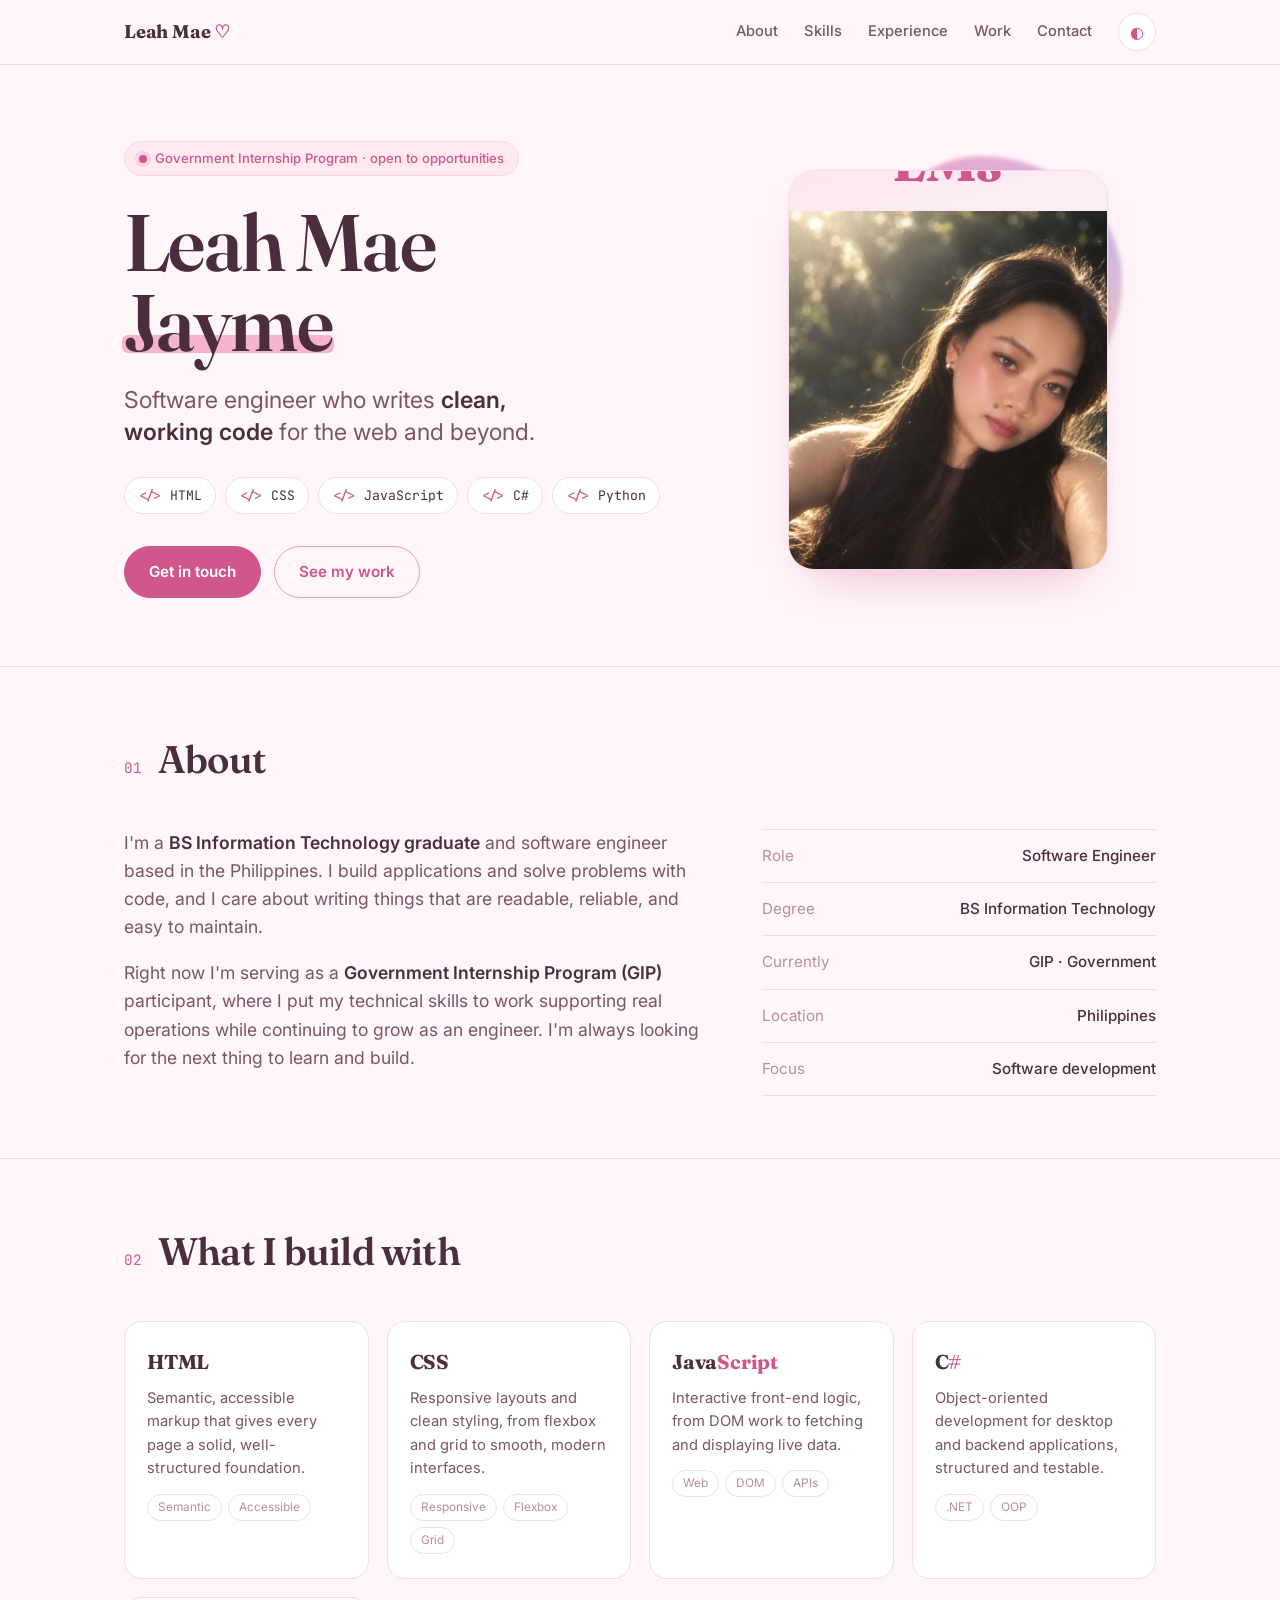
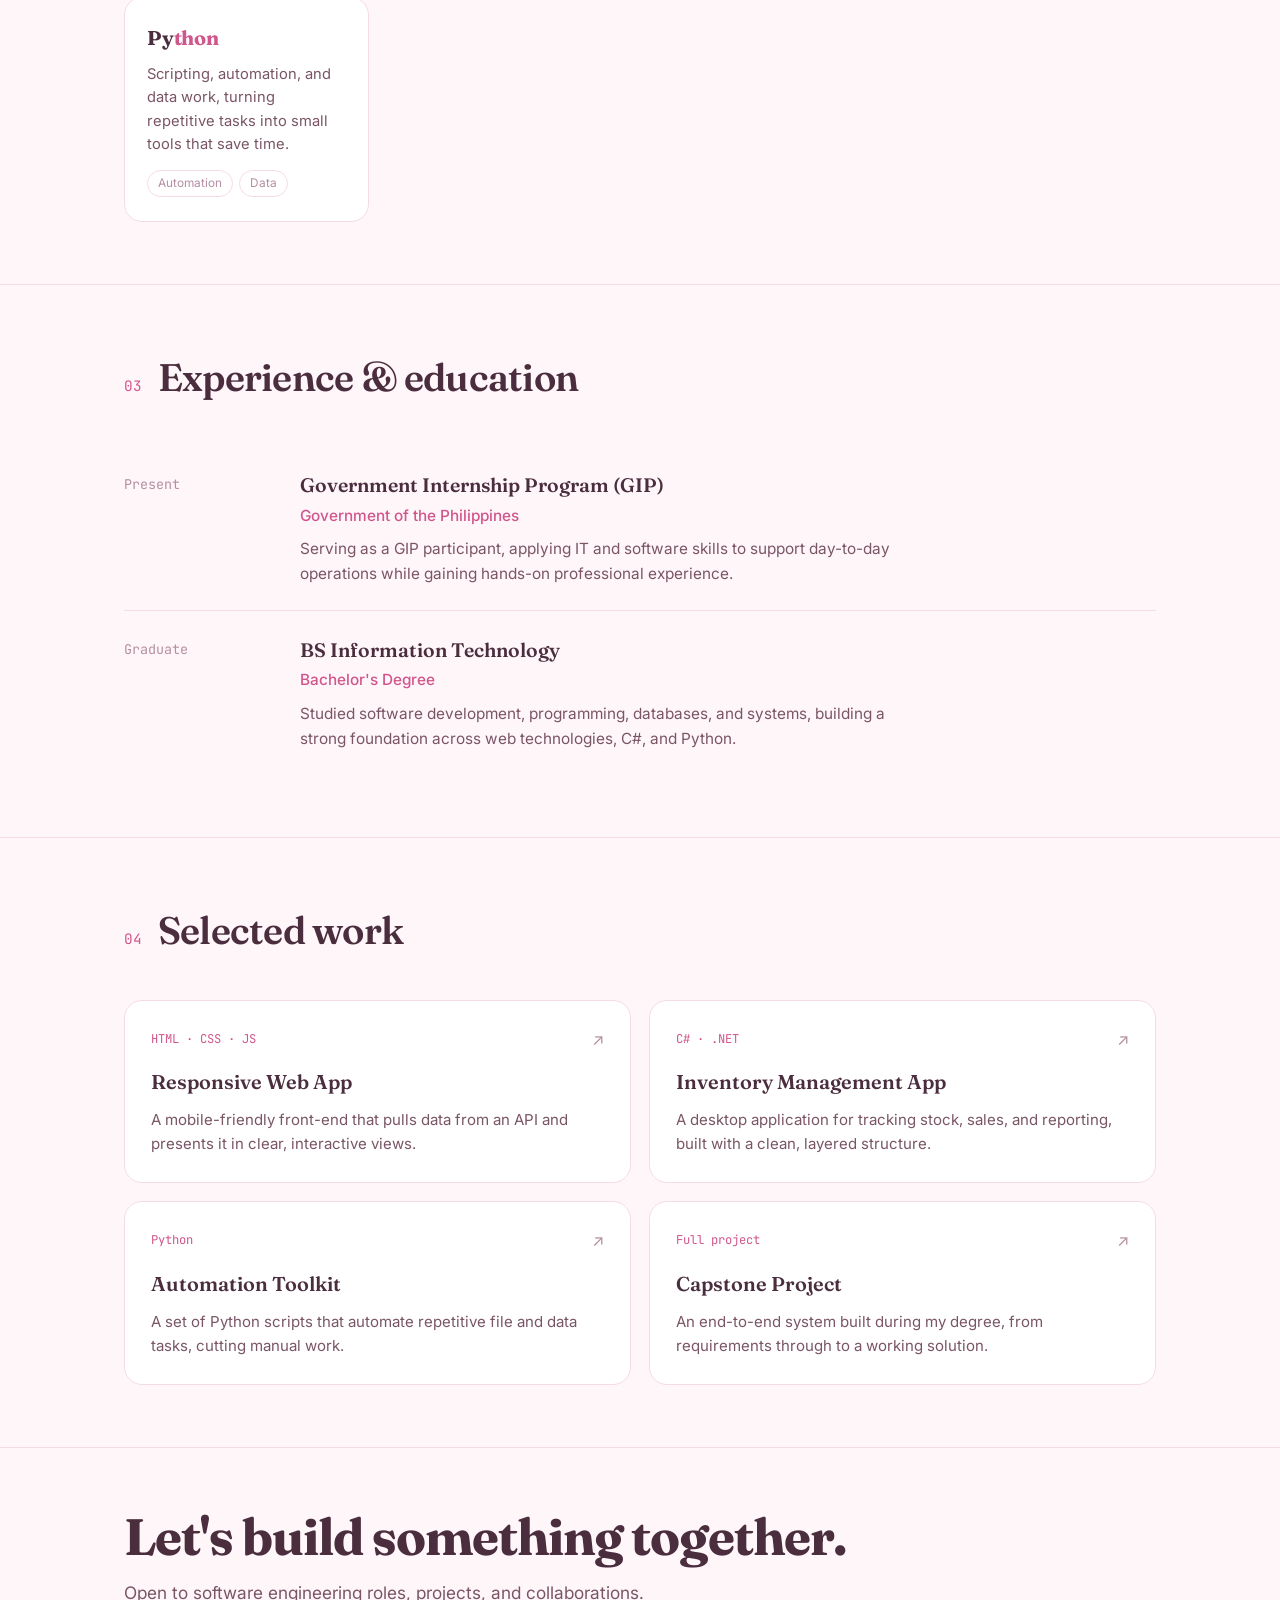
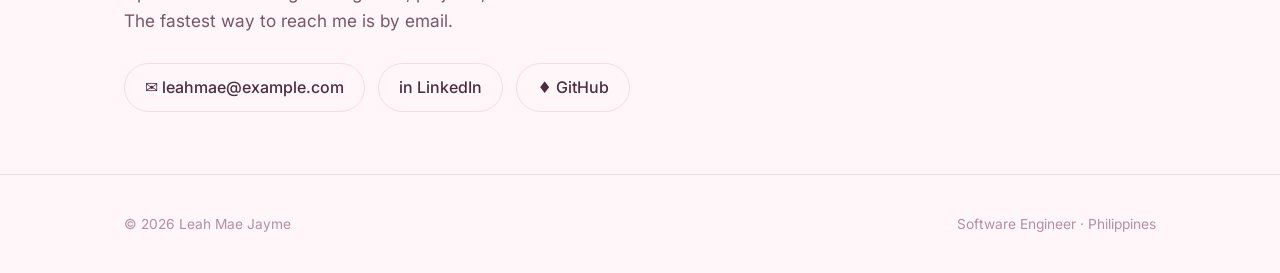
==== leahmae-portfolio-v2.html @ d8b6f7a2 "xfrgtyht" ====
<!DOCTYPE html>
<html lang="en">
<head>
<meta charset="UTF-8">
<meta name="viewport" content="width=device-width, initial-scale=1, viewport-fit=cover">
<title>Leah Mae Jayme — Software Engineer</title>
<link rel="preconnect" href="https://fonts.googleapis.com">
<link rel="preconnect" href="https://fonts.gstatic.com" crossorigin>
<link href="https://fonts.googleapis.com/css2?family=Fraunces:opsz,wght@9..144,500;9..144,600;9..144,700&family=Inter:wght@400;500;600&family=JetBrains+Mono:wght@500&display=swap" rel="stylesheet">
<style>
  :root {
    --blush: #FFF6FA;
    --blush-2: #FCE7F0;
    --ink: #4B2E3E;
    --ink-soft: #7A5566;
    --muted: #B58EA1;
    --line: #F5DBE7;
    --pink: #F49CC0;
    --pink-soft: #FBD3E4;
    --pink-ink: #D0568B;
    --lav: #C6B4E6;
    --peach: #FFC9B0;
    --card: #FFFFFF;
    box-sizing: border-box;
    padding-top: env(safe-area-inset-top, 0px);
    padding-bottom: env(safe-area-inset-bottom, 0px);
  }
  @media (prefers-color-scheme: dark) {
    :root:not([data-theme="light"]) {
      --blush: #221822;
      --blush-2: #2E2130;
      --ink: #FCEAF2;
      --ink-soft: #E4C6D6;
      --muted: #A9819A;
      --line: #3B2A38;
      --pink: #F7A8CB;
      --pink-soft: #4A2C3E;
      --pink-ink: #FBB9D6;
      --lav: #CBBAE9;
      --peach: #F2B79C;
      --card: #2A1D29;
    }
  }
  :root[data-theme="dark"] {
    --blush: #221822;
    --blush-2: #2E2130;
    --ink: #FCEAF2;
    --ink-soft: #E4C6D6;
    --muted: #A9819A;
    --line: #3B2A38;
    --pink: #F7A8CB;
    --pink-soft: #4A2C3E;
    --pink-ink: #FBB9D6;
    --lav: #CBBAE9;
    --peach: #F2B79C;
    --card: #2A1D29;
  }

  * { box-sizing: border-box; }
  html { scroll-behavior: smooth; scroll-padding-top: calc(env(safe-area-inset-top, 0px) + 84px); }
  @media (prefers-reduced-motion: reduce) { html { scroll-behavior: auto; } }
  body {
    margin: 0;
    background: var(--blush);
    color: var(--ink);
    font-family: 'Inter', system-ui, sans-serif;
    line-height: 1.6;
    -webkit-font-smoothing: antialiased;
    overflow-x: hidden;
  }
  img { max-width: 100%; display: block; }
  a { color: inherit; }
  ::selection { background: var(--pink); color: #4B2E3E; }
  .wrap { width: 100%; max-width: 1080px; margin: 0 auto; padding: 0 24px; }

  /* Nav */
  header.nav {
    position: sticky; top: 0; z-index: 50;
    padding-top: env(safe-area-inset-top, 0px);
    background: color-mix(in srgb, var(--blush) 82%, transparent);
    backdrop-filter: blur(10px);
    border-bottom: 1px solid var(--line);
  }
  .nav-inner { display: flex; align-items: center; justify-content: space-between; height: 64px; }
  .brand { font-family: 'Fraunces'; font-weight: 700; font-size: 1.15rem; letter-spacing: -0.01em; }
  .brand span { color: var(--pink-ink); }
  .nav-links { display: flex; gap: 26px; align-items: center; }
  .nav-links a { text-decoration: none; color: var(--ink-soft); font-size: 0.92rem; font-weight: 500; transition: color .2s; }
  .nav-links a:hover { color: var(--pink-ink); }
  .theme-btn {
    border: 1px solid var(--line); background: var(--card); color: var(--pink-ink);
    width: 38px; height: 38px; border-radius: 50%; cursor: pointer; font-size: 1rem;
    display: grid; place-items: center; transition: border-color .2s, transform .2s;
  }
  .theme-btn:hover { border-color: var(--pink); transform: rotate(20deg); }
  @media (max-width: 640px) { .hide-sm { display: none; } }

  /* Hero */
  .hero { padding: 76px 0 68px; }
  .hero-grid { display: grid; grid-template-columns: 1.35fr 1fr; gap: 56px; align-items: center; }
  .avail {
    display: inline-flex; align-items: center; gap: 8px;
    font-size: 0.82rem; font-weight: 500; color: var(--pink-ink);
    border: 1px solid var(--pink-soft); border-radius: 999px; padding: 6px 14px; margin-bottom: 26px;
    background: color-mix(in srgb, var(--pink) 14%, transparent);
  }
  .avail .dot { width: 8px; height: 8px; border-radius: 50%; background: var(--pink-ink); box-shadow: 0 0 0 4px color-mix(in srgb, var(--pink) 30%, transparent); }
  .hero h1 {
    font-family: 'Fraunces'; font-weight: 600;
    font-size: clamp(2.7rem, 7vw, 5rem); line-height: 1.0; letter-spacing: -0.02em; margin: 0;
  }
  .hero h1 .last { position: relative; display: inline-block; }
  .hero h1 .last::after {
    content: ""; position: absolute; left: -2px; right: -2px; bottom: 0.12em; height: 0.22em;
    background: var(--pink); border-radius: 6px; z-index: -1; opacity: .75;
    transform: scaleX(0); transform-origin: left;
    animation: swash 0.7s cubic-bezier(.5,.1,.2,1) 0.5s forwards;
  }
  @keyframes swash { to { transform: scaleX(1); } }
  .hero .role {
    font-family: 'Inter'; font-weight: 400; font-size: clamp(1.1rem, 2.6vw, 1.45rem);
    color: var(--ink-soft); margin: 22px 0 0; max-width: 30ch; line-height: 1.4;
  }
  .hero .role b { color: var(--ink); font-weight: 600; }
  .langs { display: flex; flex-wrap: wrap; gap: 9px; margin: 28px 0 32px; }
  .chip {
    font-family: 'JetBrains Mono', monospace; font-size: 0.82rem;
    padding: 7px 13px; border-radius: 999px;
    border: 1px solid var(--line); background: var(--card); color: var(--ink);
  }
  .chip b { color: var(--pink-ink); font-weight: 500; }
  .cta-row { display: flex; flex-wrap: wrap; gap: 13px; align-items: center; }
  .btn {
    display: inline-flex; align-items: center; gap: 8px; text-decoration: none;
    font-weight: 600; font-size: 0.95rem; padding: 13px 24px; border-radius: 999px;
    background: var(--pink-ink); color: #fff; border: 1px solid var(--pink-ink);
    transition: transform .15s, box-shadow .2s;
  }
  .btn:hover { transform: translateY(-2px); box-shadow: 0 10px 24px -10px var(--pink-ink); }
  .btn.ghost { background: transparent; color: var(--pink-ink); border-color: var(--pink); box-shadow: none; }
  .btn.ghost:hover { background: color-mix(in srgb, var(--pink) 14%, transparent); transform: translateY(-2px); }

  /* Photo */
  .photo-col { display: flex; justify-content: center; }
  .photo-frame { position: relative; width: 100%; max-width: 320px; aspect-ratio: 4/5; }
  .photo-frame .blob {
    position: absolute; inset: -14px -14px auto auto; width: 80%; height: 70%;
    background: linear-gradient(140deg, var(--pink) 0%, var(--lav) 55%, var(--peach) 100%);
    border-radius: 44% 56% 60% 40% / 50% 44% 56% 50%; z-index: 0; filter: blur(2px); opacity: .9;
    animation: float 8s ease-in-out infinite;
  }
  @keyframes float { 50% { transform: translate(6px,-8px) rotate(4deg); } }
  .photo {
    position: relative; z-index: 1; width: 100%; height: 100%; overflow: hidden;
    border-radius: 26px; border: 1px solid var(--line); background: var(--card);
    box-shadow: 0 24px 50px -24px color-mix(in srgb, var(--pink-ink) 45%, transparent);
  }
  /* Replace the placeholder below with: <img class="photo-img" src="..."> */
  .photo-img { width: 100%; height: 100%; object-fit: cover; }
  .photo-ph {
    width: 100%; height: 100%; display: flex; flex-direction: column; gap: 6px;
    align-items: center; justify-content: center;
    background: linear-gradient(160deg, var(--blush-2), var(--card));
  }
  .photo-ph .initials { font-family: 'Fraunces'; font-weight: 700; font-size: 3.4rem; color: var(--pink-ink); }
  .photo-ph small { color: var(--muted); font-size: 0.8rem; }
  @media (prefers-reduced-motion: reduce) { .photo-frame .blob { animation: none; } }
  @media (max-width: 820px) {
    .hero-grid { grid-template-columns: 1fr; gap: 40px; }
    .photo-col { order: -1; justify-content: flex-start; }
    .photo-frame { max-width: 240px; }
  }

  .reveal { opacity: 0; transform: translateY(16px); animation: rise .7s cubic-bezier(.2,.6,.2,1) forwards; }
  .reveal.d1 { animation-delay: .05s; } .reveal.d2 { animation-delay: .15s; }
  .reveal.d3 { animation-delay: .25s; } .reveal.d4 { animation-delay: .35s; }
  @keyframes rise { to { opacity: 1; transform: none; } }
  @media (prefers-reduced-motion: reduce) {
    .reveal { opacity: 1; transform: none; animation: none; }
    .hero h1 .last::after { transform: scaleX(1); animation: none; }
  }

  /* Sections */
  section { padding: 62px 0; border-top: 1px solid var(--line); }
  .sec-head { display: flex; align-items: baseline; gap: 16px; margin-bottom: 38px; }
  .sec-head .idx { font-family: 'JetBrains Mono', monospace; color: var(--pink-ink); font-size: 0.9rem; }
  .sec-head h2 { font-family: 'Fraunces'; font-weight: 600; font-size: clamp(1.7rem, 4vw, 2.4rem); letter-spacing: -0.02em; margin: 0; }

  .about-grid { display: grid; grid-template-columns: 1.5fr 1fr; gap: 48px; }
  .about-grid p { font-size: 1.1rem; color: var(--ink-soft); margin: 0 0 18px; max-width: 60ch; }
  .about-grid p b { color: var(--ink); font-weight: 600; }
  .facts { display: flex; flex-direction: column; border-top: 1px solid var(--line); }
  .fact { display: flex; justify-content: space-between; gap: 16px; padding: 14px 0; border-bottom: 1px solid var(--line); font-size: 0.95rem; }
  .fact .k { color: var(--muted); }
  .fact .v { color: var(--ink); font-weight: 500; text-align: right; }
  @media (max-width: 760px) { .about-grid { grid-template-columns: 1fr; gap: 30px; } }

  .skills { display: grid; grid-template-columns: repeat(auto-fit, minmax(200px, 1fr)); gap: 18px; }
  .skill { background: var(--card); border: 1px solid var(--line); border-radius: 18px; padding: 24px 22px; display: flex; flex-direction: column; gap: 9px; transition: transform .2s, border-color .2s; }
  .skill:hover { transform: translateY(-3px); border-color: var(--pink); }
  .skill .lang { font-family: 'Fraunces'; font-weight: 700; font-size: 1.25rem; letter-spacing: -0.01em; }
  .skill .lang em { font-style: normal; color: var(--pink-ink); }
  .skill p { margin: 0; color: var(--ink-soft); font-size: 0.92rem; }
  .skill .tags { display: flex; flex-wrap: wrap; gap: 6px; margin-top: 4px; }
  .skill .tags span { font-size: 0.74rem; color: var(--muted); border: 1px solid var(--line); border-radius: 999px; padding: 3px 10px; }

  .tl { display: flex; flex-direction: column; }
  .tl-item { display: grid; grid-template-columns: 150px 1fr; gap: 26px; padding: 24px 0; border-top: 1px solid var(--line); }
  .tl-item:first-child { border-top: none; }
  .tl-when { color: var(--muted); font-family: 'JetBrains Mono', monospace; font-size: 0.84rem; padding-top: 4px; }
  .tl-body h3 { font-family: 'Fraunces'; font-weight: 600; font-size: 1.22rem; margin: 0 0 2px; }
  .tl-body .org { color: var(--pink-ink); font-weight: 500; font-size: 0.96rem; margin-bottom: 9px; }
  .tl-body p { margin: 0; color: var(--ink-soft); font-size: 0.96rem; max-width: 62ch; }
  @media (max-width: 640px) { .tl-item { grid-template-columns: 1fr; gap: 6px; } }

  .proj { display: grid; grid-template-columns: repeat(2, 1fr); gap: 18px; }
  .card { background: var(--card); border: 1px solid var(--line); border-radius: 18px; padding: 26px; display: flex; flex-direction: column; gap: 10px; transition: border-color .2s, transform .2s; text-decoration: none; color: inherit; }
  .card:hover { border-color: var(--pink); transform: translateY(-3px); }
  .card .top { display: flex; justify-content: space-between; align-items: center; }
  .card .stack { font-family: 'JetBrains Mono', monospace; font-size: 0.76rem; color: var(--pink-ink); }
  .card .arrow { color: var(--muted); transition: color .2s, transform .2s; }
  .card:hover .arrow { color: var(--pink-ink); transform: translate(3px,-3px); }
  .card h3 { font-family: 'Fraunces'; font-weight: 600; font-size: 1.25rem; margin: 4px 0 0; }
  .card p { margin: 0; color: var(--ink-soft); font-size: 0.94rem; }
  @media (max-width: 680px) { .proj { grid-template-columns: 1fr; } }

  .contact h2 { font-family: 'Fraunces'; font-weight: 700; font-size: clamp(2rem, 6vw, 3.2rem); letter-spacing: -0.02em; margin: 0 0 16px; line-height: 1.04; }
  .contact p { color: var(--ink-soft); font-size: 1.08rem; max-width: 48ch; margin: 0 0 28px; }
  .links { display: flex; flex-wrap: wrap; gap: 13px; }
  .link-pill { display: inline-flex; align-items: center; gap: 9px; text-decoration: none; border: 1px solid var(--line); border-radius: 999px; padding: 11px 20px; font-weight: 500; color: var(--ink); transition: border-color .2s, color .2s, transform .15s; }
  .link-pill:hover { border-color: var(--pink); color: var(--pink-ink); transform: translateY(-2px); }

  footer { padding: 38px 0; border-top: 1px solid var(--line); }
  footer .wrap { display: flex; justify-content: space-between; flex-wrap: wrap; gap: 12px; color: var(--muted); font-size: 0.86rem; }

  :focus-visible { outline: 2px solid var(--pink-ink); outline-offset: 3px; border-radius: 6px; }
</style>
</head>
<body>

<header class="nav">
  <div class="wrap nav-inner">
    <div class="brand">Leah Mae<span> ♡</span></div>
    <nav class="nav-links">
      <a href="#about" class="hide-sm">About</a>
      <a href="#skills" class="hide-sm">Skills</a>
      <a href="#experience" class="hide-sm">Experience</a>
      <a href="#work" class="hide-sm">Work</a>
      <a href="#contact">Contact</a>
      <button class="theme-btn" id="theme" aria-label="Toggle dark mode">◐</button>
    </nav>
  </div>
</header>

<main>
  <section class="hero" style="border-top:none">
    <div class="wrap hero-grid">
      <div>
        <div class="avail reveal d1"><span class="dot"></span> Government Internship Program · open to opportunities</div>
        <h1 class="reveal d1">Leah Mae<br><span class="last">Jayme</span></h1>
        <p class="role reveal d2">Software engineer who writes <b>clean, working code</b> for the web and beyond.</p>
        <div class="langs reveal d3">
          <span class="chip"><b>&lt;/&gt;</b> HTML</span>
          <span class="chip"><b>&lt;/&gt;</b> CSS</span>
          <span class="chip"><b>&lt;/&gt;</b> JavaScript</span>
          <span class="chip"><b>&lt;/&gt;</b> C#</span>
          <span class="chip"><b>&lt;/&gt;</b> Python</span>
        </div>
        <div class="cta-row reveal d4">
          <a class="btn" href="#contact">Get in touch</a>
          <a class="btn ghost" href="#work">See my work</a>
        </div>
      </div>
      <div class="photo-col reveal d2">
        <div class="photo-frame">
          <div class="blob"></div>
          <div class="photo">
            <!-- To use a real photo, replace this whole .photo-ph block with:
                 <img class="photo-img" src="PHOTO_URL_OR_DATA_URI" alt="Leah Mae Jayme"> -->
            <div class="photo-ph">
              <span class="initials">LMJ</span>
              <small><img src="leah.jpg" alt=""></small>
            </div>
          </div>
        </div>
      </div>
    </div>
  </section>

  <section id="about">
    <div class="wrap">
      <div class="sec-head"><span class="idx">01</span><h2>About</h2></div>
      <div class="about-grid">
        <div>
          <p>I'm a <b>BS Information Technology graduate</b> and software engineer based in the Philippines. I build applications and solve problems with code, and I care about writing things that are readable, reliable, and easy to maintain.</p>
          <p>Right now I'm serving as a <b>Government Internship Program (GIP)</b> participant, where I put my technical skills to work supporting real operations while continuing to grow as an engineer. I'm always looking for the next thing to learn and build.</p>
        </div>
        <div class="facts">
          <div class="fact"><span class="k">Role</span><span class="v">Software Engineer</span></div>
          <div class="fact"><span class="k">Degree</span><span class="v">BS Information Technology</span></div>
          <div class="fact"><span class="k">Currently</span><span class="v">GIP · Government</span></div>
          <div class="fact"><span class="k">Location</span><span class="v">Philippines</span></div>
          <div class="fact"><span class="k">Focus</span><span class="v">Software development</span></div>
        </div>
      </div>
    </div>
  </section>

  <section id="skills">
    <div class="wrap">
      <div class="sec-head"><span class="idx">02</span><h2>What I build with</h2></div>
      <div class="skills">
        <div class="skill">
          <div class="lang">HTML</div>
          <p>Semantic, accessible markup that gives every page a solid, well-structured foundation.</p>
          <div class="tags"><span>Semantic</span><span>Accessible</span></div>
        </div>
        <div class="skill">
          <div class="lang">CSS</div>
          <p>Responsive layouts and clean styling, from flexbox and grid to smooth, modern interfaces.</p>
          <div class="tags"><span>Responsive</span><span>Flexbox</span><span>Grid</span></div>
        </div>
        <div class="skill">
          <div class="lang">Java<em>Script</em></div>
          <p>Interactive front-end logic, from DOM work to fetching and displaying live data.</p>
          <div class="tags"><span>Web</span><span>DOM</span><span>APIs</span></div>
        </div>
        <div class="skill">
          <div class="lang">C<em>#</em></div>
          <p>Object-oriented development for desktop and backend applications, structured and testable.</p>
          <div class="tags"><span>.NET</span><span>OOP</span></div>
        </div>
        <div class="skill">
          <div class="lang">Py<em>thon</em></div>
          <p>Scripting, automation, and data work, turning repetitive tasks into small tools that save time.</p>
          <div class="tags"><span>Automation</span><span>Data</span></div>
        </div>
      </div>
    </div>
  </section>

  <section id="experience">
    <div class="wrap">
      <div class="sec-head"><span class="idx">03</span><h2>Experience &amp; education</h2></div>
      <div class="tl">
        <div class="tl-item">
          <div class="tl-when">Present</div>
          <div class="tl-body">
            <h3>Government Internship Program (GIP)</h3>
            <div class="org">Government of the Philippines</div>
            <p>Serving as a GIP participant, applying IT and software skills to support day-to-day operations while gaining hands-on professional experience.</p>
          </div>
        </div>
        <div class="tl-item">
          <div class="tl-when">Graduate</div>
          <div class="tl-body">
            <h3>BS Information Technology</h3>
            <div class="org">Bachelor's Degree</div>
            <p>Studied software development, programming, databases, and systems, building a strong foundation across web technologies, C#, and Python.</p>
          </div>
        </div>
      </div>
    </div>
  </section>

  <section id="work">
    <div class="wrap">
      <div class="sec-head"><span class="idx">04</span><h2>Selected work</h2></div>
      <div class="proj">
        <a class="card" href="#contact">
          <div class="top"><span class="stack">HTML · CSS · JS</span><span class="arrow">↗</span></div>
          <h3>Responsive Web App</h3>
          <p>A mobile-friendly front-end that pulls data from an API and presents it in clear, interactive views.</p>
        </a>
        <a class="card" href="#contact">
          <div class="top"><span class="stack">C# · .NET</span><span class="arrow">↗</span></div>
          <h3>Inventory Management App</h3>
          <p>A desktop application for tracking stock, sales, and reporting, built with a clean, layered structure.</p>
        </a>
        <a class="card" href="#contact">
          <div class="top"><span class="stack">Python</span><span class="arrow">↗</span></div>
          <h3>Automation Toolkit</h3>
          <p>A set of Python scripts that automate repetitive file and data tasks, cutting manual work.</p>
        </a>
        <a class="card" href="#contact">
          <div class="top"><span class="stack">Full project</span><span class="arrow">↗</span></div>
          <h3>Capstone Project</h3>
          <p>An end-to-end system built during my degree, from requirements through to a working solution.</p>
        </a>
      </div>
    </div>
  </section>

  <section id="contact" class="contact">
    <div class="wrap">
      <h2>Let's build something together.</h2>
      <p>Open to software engineering roles, projects, and collaborations. The fastest way to reach me is by email.</p>
      <div class="links">
        <a class="link-pill" href="mailto:leahmae@example.com">✉ leahmae@example.com</a>
        <a class="link-pill" href="#">in LinkedIn</a>
        <a class="link-pill" href="#">♦ GitHub</a>
      </div>
    </div>
  </section>
</main>

<footer>
  <div class="wrap">
    <span>© <span id="yr"></span> Leah Mae Jayme</span>
    <span>Software Engineer · Philippines</span>
  </div>
</footer>

<script>
  document.getElementById('yr').textContent = new Date().getFullYear();
  (function(){
    var btn = document.getElementById('theme');
    var root = document.documentElement;
    btn.addEventListener('click', function(){
      var cur = root.getAttribute('data-theme');
      if (!cur) {
        cur = window.matchMedia('(prefers-color-scheme: dark)').matches ? 'dark' : 'light';
      }
      root.setAttribute('data-theme', cur === 'dark' ? 'light' : 'dark');
    });
  })();
</script>
</body>
</html>
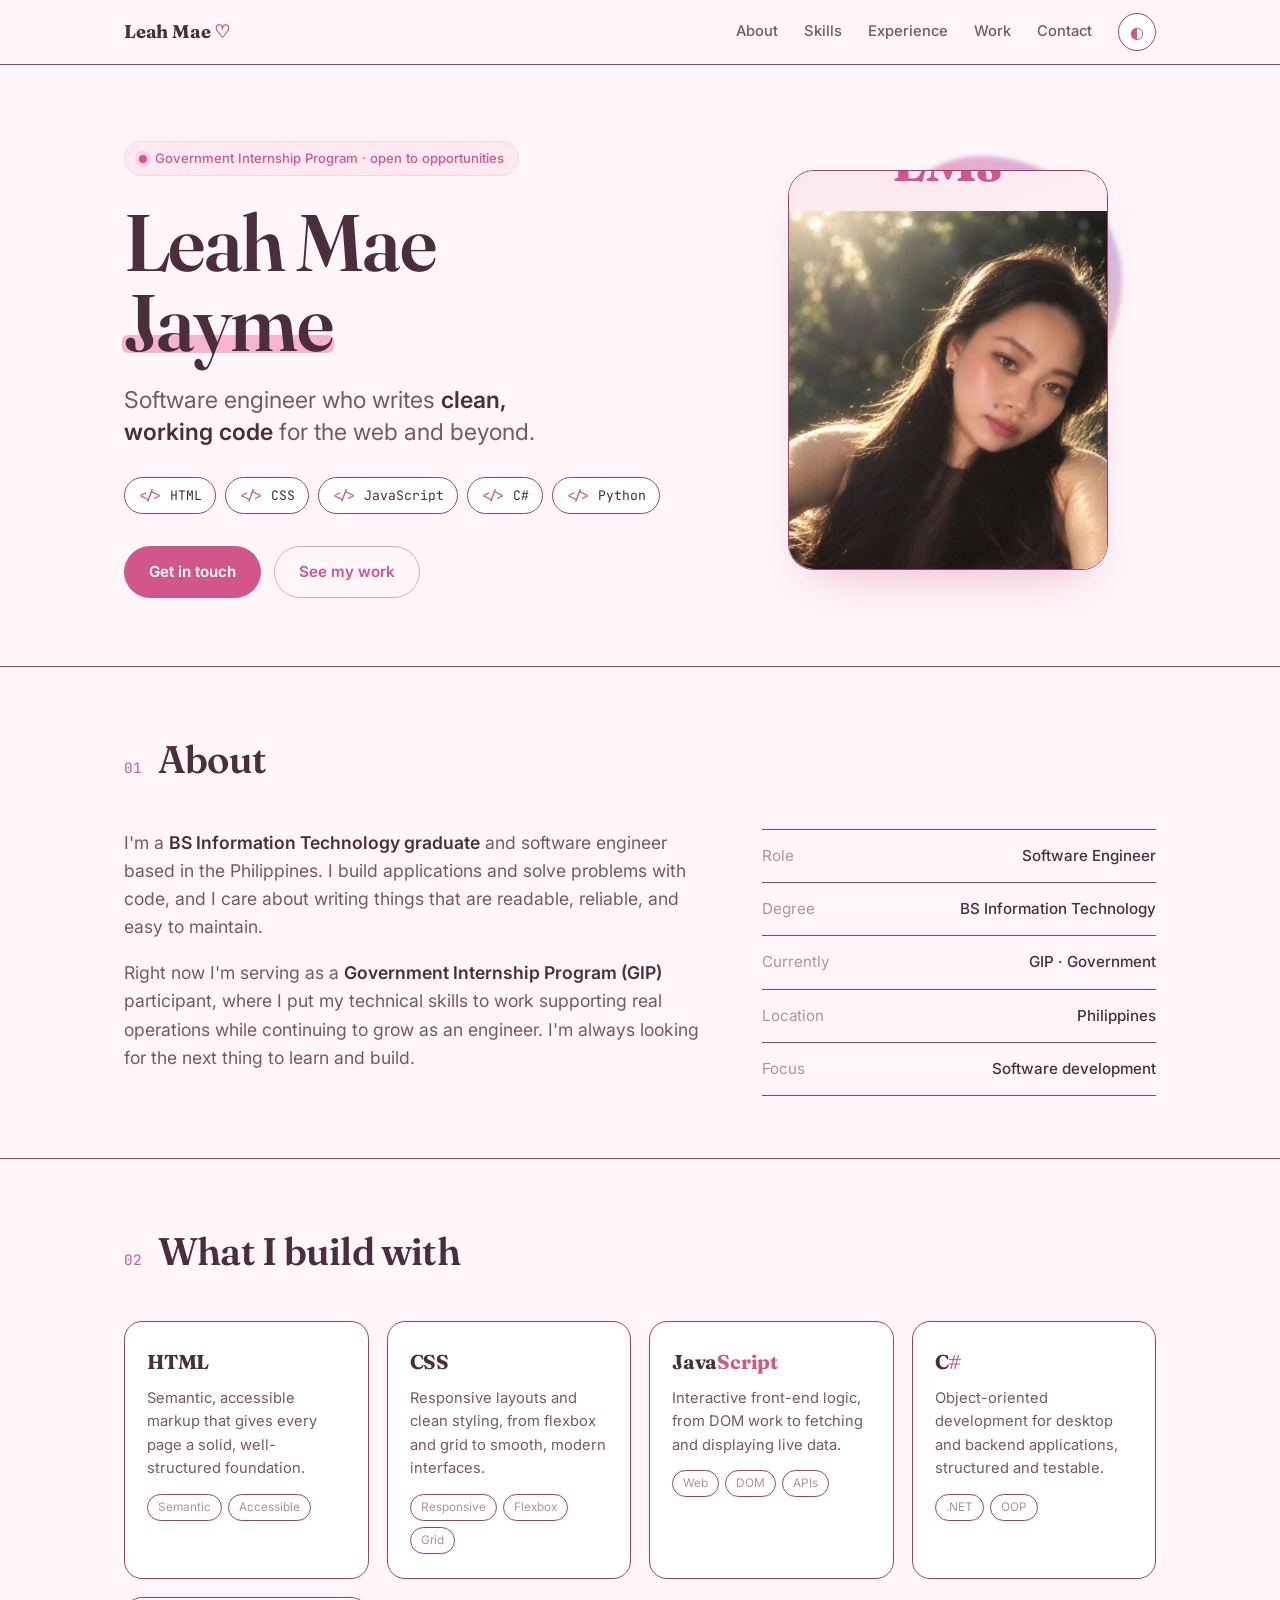
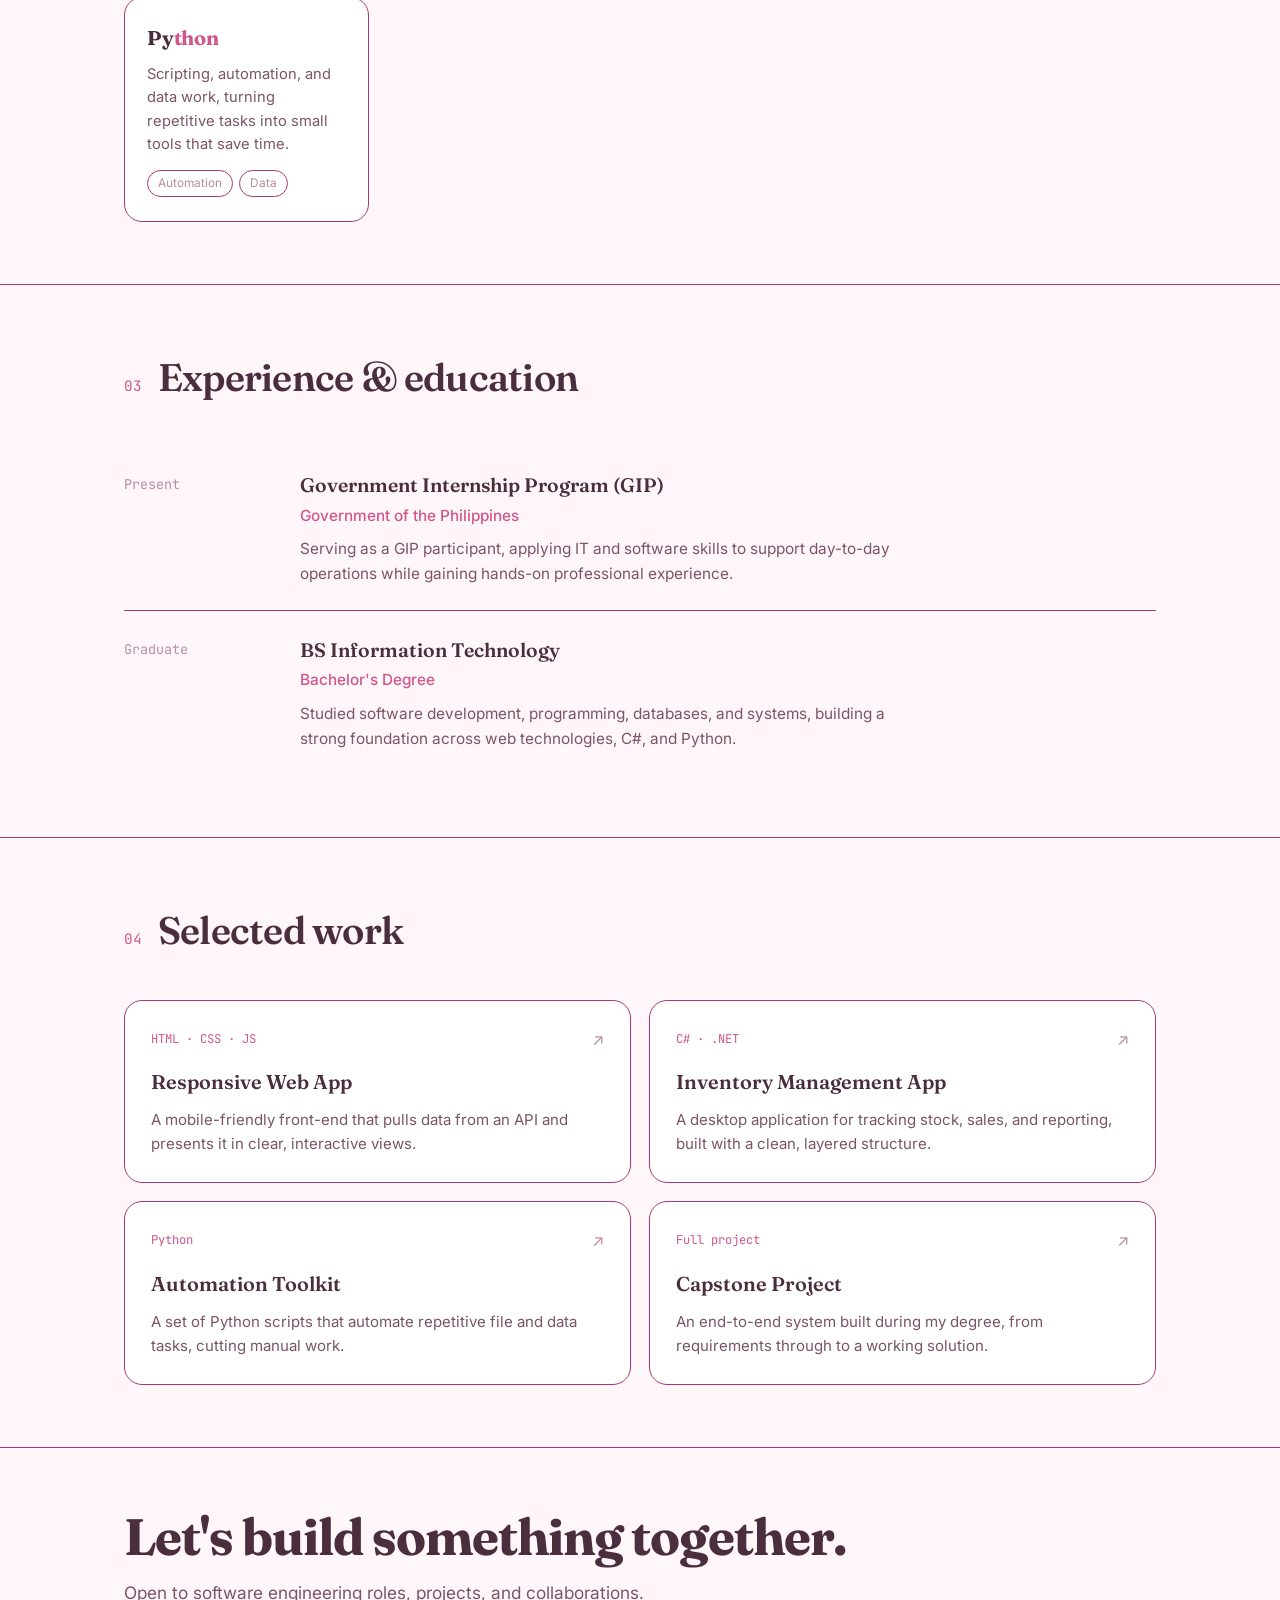
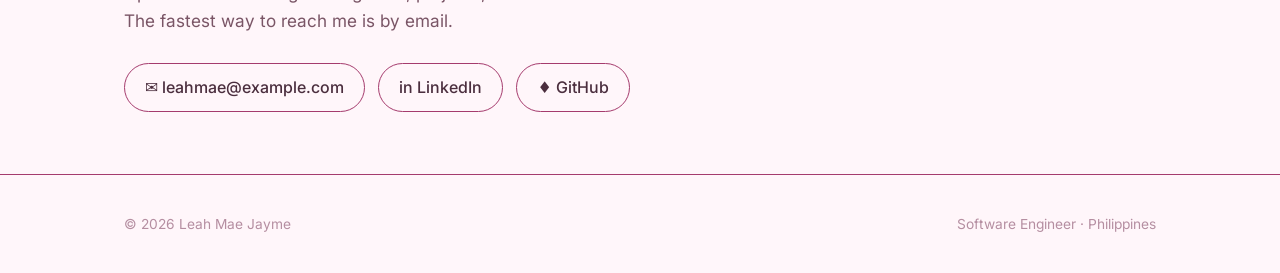
==== commit daa2e1b4: "Add portfolio website files including HTML, CSS, JavaScript, and image assets - Created `leahmae-por" ====
--- a/leahmae-portfolio-v2.html
+++ b/leahmae-portfolio-v2.html
@@ -14,7 +14,7 @@
     --ink: #4B2E3E;
     --ink-soft: #7A5566;
     --muted: #B58EA1;
-    --line: #F5DBE7;
+    --line: #a53b6d;
     --pink: #F49CC0;
     --pink-soft: #FBD3E4;
     --pink-ink: #D0568B;
@@ -34,7 +34,7 @@
       --muted: #A9819A;
       --line: #3B2A38;
       --pink: #F7A8CB;
-      --pink-soft: #4A2C3E;
+      --pink-soft: #843966;
       --pink-ink: #FBB9D6;
       --lav: #CBBAE9;
       --peach: #F2B79C;
